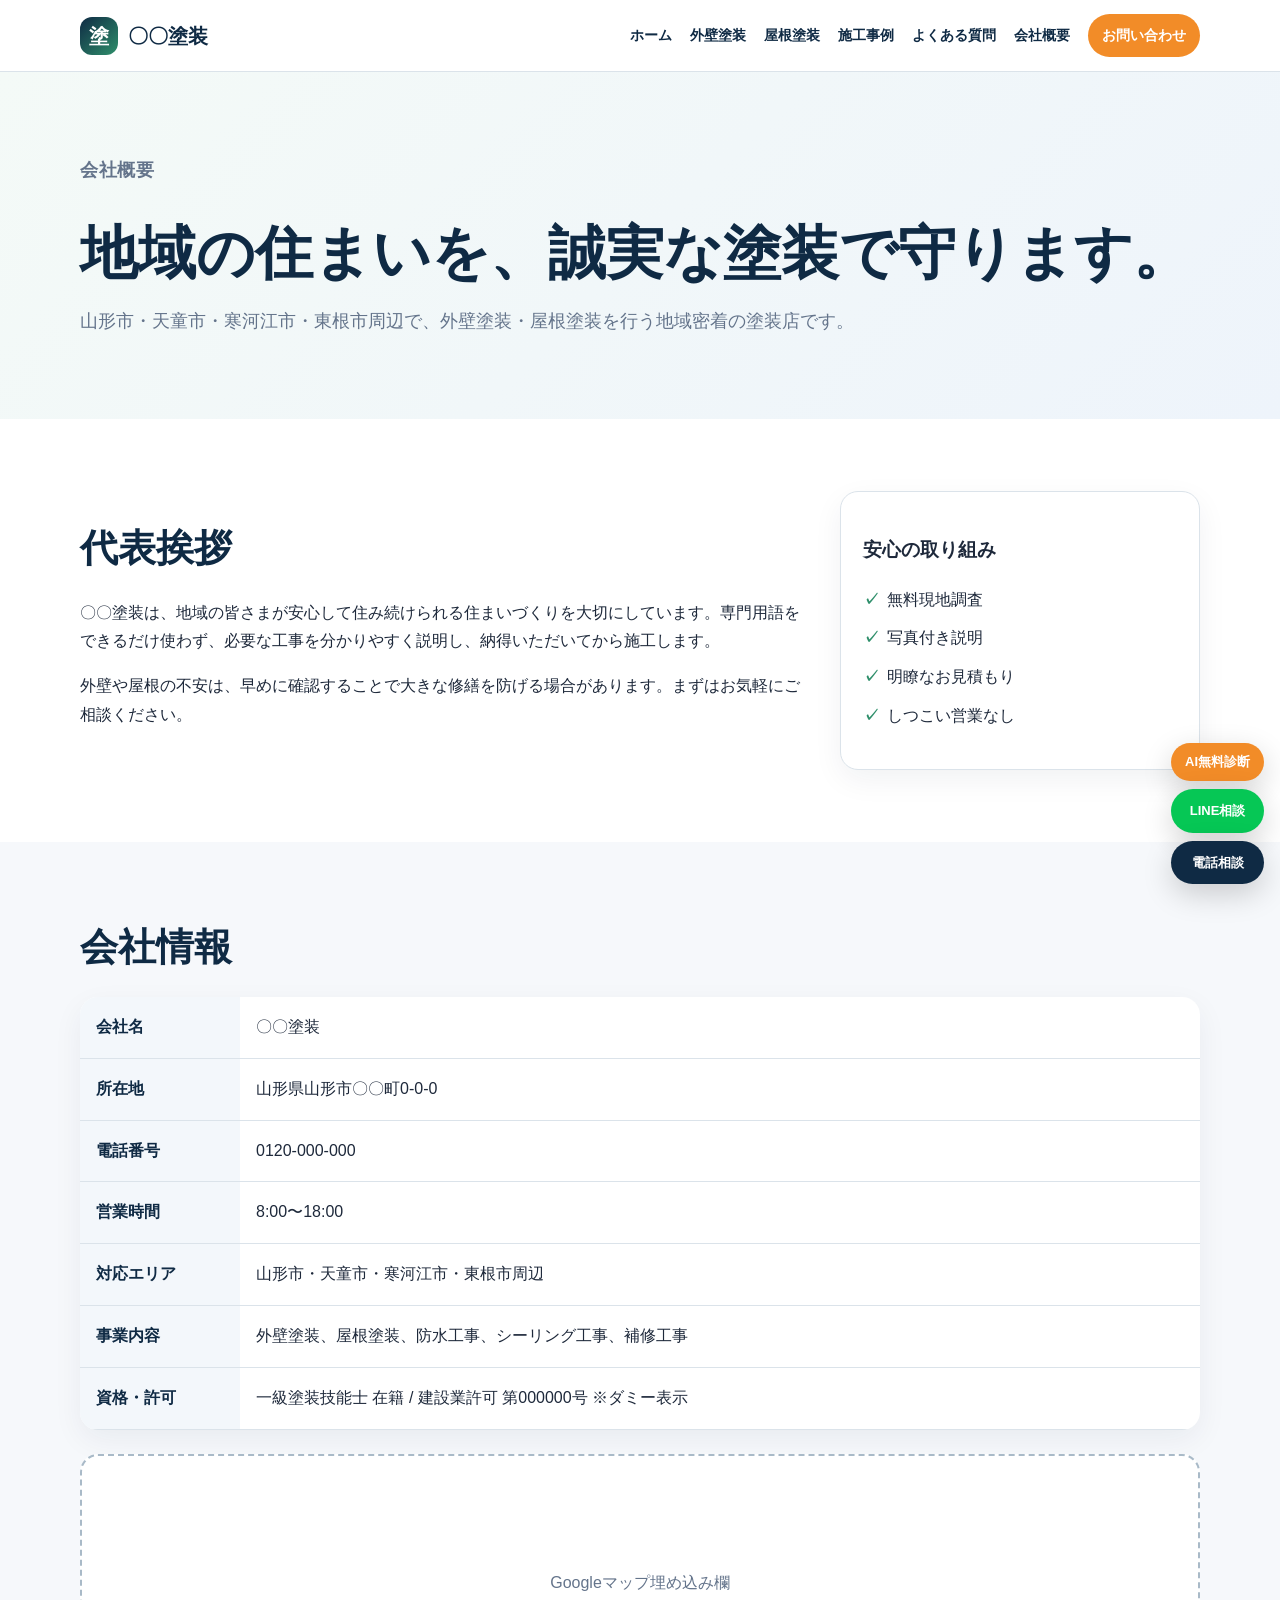
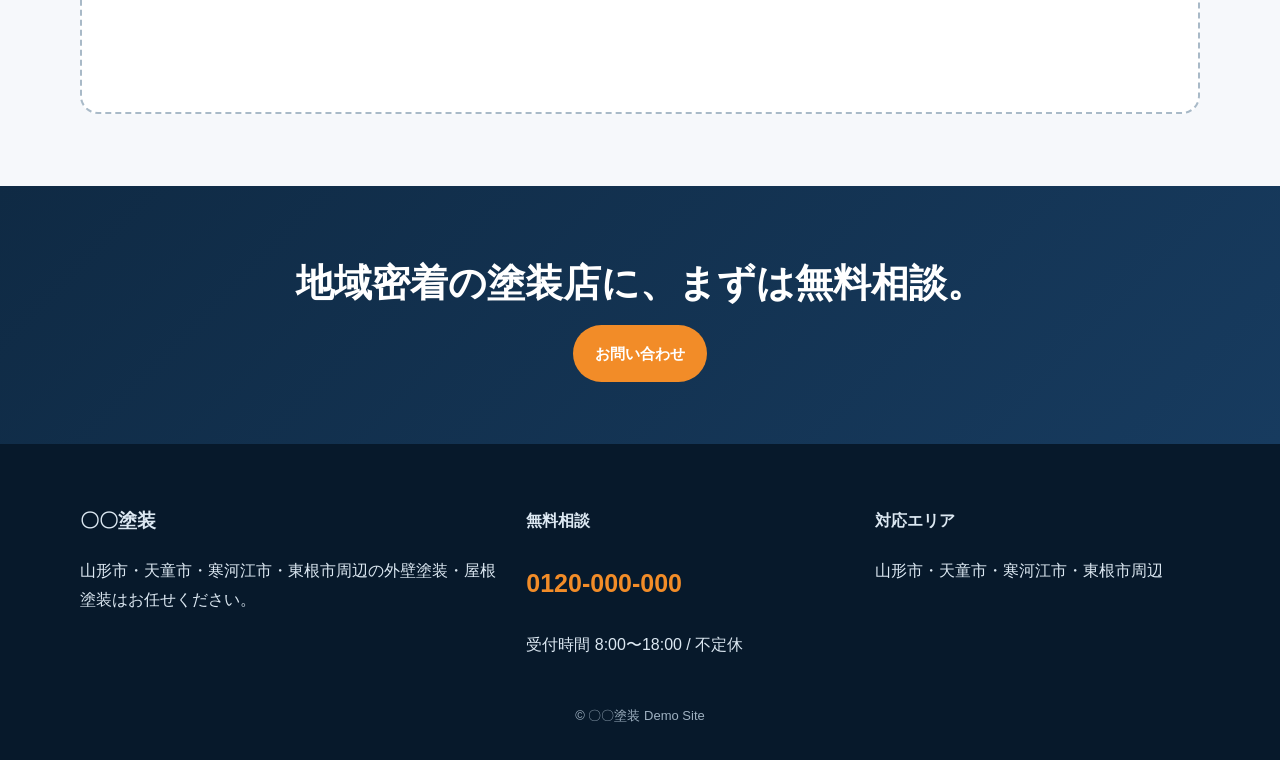
==== company.html @ 34ec3023 "Add files via upload" ====
<!DOCTYPE html>
<html lang="ja">
<head>
  <meta charset="UTF-8">
  <meta name="viewport" content="width=device-width, initial-scale=1.0">
  <title>会社概要｜〇〇塗装</title>
  <meta name="description" content="山形市・天童市・寒河江市・東根市周辺の外壁塗装・屋根塗装。AI無料診断・LINE相談・無料見積もり対応。">
  <link rel="stylesheet" href="style.css">
</head>
<body>

<header class="site-header">
  <div class="container header-inner">
    <a class="logo" href="index.html"><span class="logo-mark">塗</span><span>〇〇塗装</span></a>
    <button class="nav-toggle" aria-label="メニューを開く">☰</button>
    <nav class="global-nav">
      <a href="index.html">ホーム</a>
      <a href="gaiheki.html">外壁塗装</a>
      <a href="yane.html">屋根塗装</a>
      <a href="works.html">施工事例</a>
      <a href="faq.html">よくある質問</a>
      <a href="company.html">会社概要</a>
      <a class="nav-cta" href="contact.html">お問い合わせ</a>
    </nav>
  </div>
</header>

<main>

<section class="page-hero"><div class="container"><p class="eyebrow">会社概要</p><h1>地域の住まいを、誠実な塗装で守ります。</h1><p>山形市・天童市・寒河江市・東根市周辺で、外壁塗装・屋根塗装を行う地域密着の塗装店です。</p></div></section>
<section class="section">
  <div class="container split">
    <div>
      <h2>代表挨拶</h2>
      <p>〇〇塗装は、地域の皆さまが安心して住み続けられる住まいづくりを大切にしています。専門用語をできるだけ使わず、必要な工事を分かりやすく説明し、納得いただいてから施工します。</p>
      <p>外壁や屋根の不安は、早めに確認することで大きな修繕を防げる場合があります。まずはお気軽にご相談ください。</p>
    </div>
    <div class="trust-box">
      <h3>安心の取り組み</h3>
      <ul class="check-list"><li>無料現地調査</li><li>写真付き説明</li><li>明瞭なお見積もり</li><li>しつこい営業なし</li></ul>
    </div>
  </div>
</section>
<section class="section soft">
  <div class="container">
    <h2>会社情報</h2>
    <table class="company-table">
      <tr><th>会社名</th><td>〇〇塗装</td></tr>
      <tr><th>所在地</th><td>山形県山形市〇〇町0-0-0</td></tr>
      <tr><th>電話番号</th><td>0120-000-000</td></tr>
      <tr><th>営業時間</th><td>8:00〜18:00</td></tr>
      <tr><th>対応エリア</th><td>山形市・天童市・寒河江市・東根市周辺</td></tr>
      <tr><th>事業内容</th><td>外壁塗装、屋根塗装、防水工事、シーリング工事、補修工事</td></tr>
      <tr><th>資格・許可</th><td>一級塗装技能士 在籍 / 建設業許可 第000000号 ※ダミー表示</td></tr>
    </table>
    <div class="map-frame"><span>Googleマップ埋め込み欄</span></div>
  </div>
</section>
<section class="cta"><div class="container cta-inner"><h2>地域密着の塗装店に、まずは無料相談。</h2><a class="btn primary" href="contact.html">お問い合わせ</a></div></section>

</main>

<div class="floating-actions">
  <button class="float-btn ai open-ai" type="button">AI無料診断</button>
  <a class="float-btn line" href="#" aria-label="LINE相談">LINE相談</a>
  <a class="float-btn tel" href="tel:0120000000">電話相談</a>
</div>

<div class="ai-modal" id="aiModal" aria-hidden="true">
  <div class="ai-modal-bg close-ai"></div>
  <div class="ai-modal-panel" role="dialog" aria-modal="true" aria-labelledby="aiTitle">
    <button class="ai-close close-ai" type="button">×</button>
    <p class="eyebrow">無料・30秒</p>
    <h2 id="aiTitle">AIかんたん外壁・屋根診断</h2>
    <p class="muted">選択内容から、劣化レベル・料金目安・次の行動を表示します。実際の判断は現地確認が必要です。</p>
    <form id="aiForm" class="ai-form">
      <label>築年数
        <select name="age" required>
          <option value="">選択してください</option>
          <option>10年未満</option>
          <option>10〜15年</option>
          <option>15〜20年</option>
          <option>20年以上</option>
        </select>
      </label>
      <label>気になる症状
        <select name="symptom" required>
          <option value="">選択してください</option>
          <option>色あせ</option>
          <option>ひび割れ</option>
          <option>コケ・カビ</option>
          <option>チョーキング</option>
          <option>雨漏り</option>
          <option>よく分からない</option>
        </select>
      </label>
      <label>相談したい内容
        <select name="target" required>
          <option value="">選択してください</option>
          <option>外壁塗装</option>
          <option>屋根塗装</option>
          <option>外壁と屋根</option>
          <option>まず相談したい</option>
        </select>
      </label>
      <label>連絡方法
        <select name="contact" required>
          <option value="">選択してください</option>
          <option>電話</option>
          <option>メール</option>
          <option>LINE</option>
        </select>
      </label>
      <button class="btn primary full" type="submit">診断結果を見る</button>
    </form>
    <div id="aiResult" class="ai-result" hidden></div>
  </div>
</div>


<footer class="site-footer">
  <div class="container footer-grid">
    <div>
      <h3>〇〇塗装</h3>
      <p>山形市・天童市・寒河江市・東根市周辺の外壁塗装・屋根塗装はお任せください。</p>
    </div>
    <div>
      <h4>無料相談</h4>
      <p class="footer-tel">0120-000-000</p>
      <p>受付時間 8:00〜18:00 / 不定休</p>
    </div>
    <div>
      <h4>対応エリア</h4>
      <p>山形市・天童市・寒河江市・東根市周辺</p>
    </div>
  </div>
  <p class="copyright">© 〇〇塗装 Demo Site</p>
</footer>

<script src="script.js"></script>
</body>
</html>
---- style.css ----
:root{
  --navy:#0f2a44;--navy2:#173b5f;--green:#2f8f6b;--orange:#f28c28;--bg:#f6f8fb;--soft:#edf5f1;--text:#1e293b;--muted:#64748b;--white:#fff;--border:#dbe3ea;--shadow:0 18px 50px rgba(15,42,68,.12);--radius:18px;
}
*{box-sizing:border-box} body{margin:0;font-family:-apple-system,BlinkMacSystemFont,"Segoe UI","Noto Sans JP",sans-serif;color:var(--text);line-height:1.8;background:#fff} a{text-decoration:none;color:inherit} img{max-width:100%}.container{width:min(1120px,92%);margin:auto}.site-header{position:sticky;top:0;background:rgba(255,255,255,.94);backdrop-filter:blur(12px);z-index:50;border-bottom:1px solid var(--border)}.header-inner{display:flex;align-items:center;justify-content:space-between;padding:14px 0}.logo{display:flex;align-items:center;gap:10px;font-weight:800;color:var(--navy);font-size:20px}.logo-mark{display:grid;place-items:center;width:38px;height:38px;border-radius:12px;background:linear-gradient(135deg,var(--navy),var(--green));color:white}.global-nav{display:flex;align-items:center;gap:18px;font-size:14px;font-weight:700}.global-nav a{color:var(--navy)}.nav-cta{background:var(--orange);color:white!important;padding:9px 14px;border-radius:999px}.nav-toggle{display:none;border:0;background:var(--navy);color:white;border-radius:10px;padding:8px 12px;font-size:20px}.hero{background:radial-gradient(circle at 80% 20%,rgba(47,143,107,.22),transparent 30%),linear-gradient(135deg,#eef7f3,#fff 45%,#f8fbff);padding:78px 0}.hero-grid{display:grid;grid-template-columns:1.05fr .95fr;gap:48px;align-items:center}.badge,.eyebrow{display:inline-block;color:var(--green);font-weight:800;letter-spacing:.04em}.hero h1,.page-hero h1{font-size:clamp(34px,5vw,58px);line-height:1.18;margin:14px 0;color:var(--navy)}.lead,.page-hero p{font-size:18px;color:var(--muted)}.btn-row{display:flex;gap:12px;flex-wrap:wrap;margin-top:24px}.btn{display:inline-flex;align-items:center;justify-content:center;padding:13px 20px;border-radius:999px;font-weight:800;border:2px solid transparent;cursor:pointer;font-size:15px}.primary{background:var(--orange);color:white}.secondary{background:white;color:var(--navy);border-color:var(--border)}.line-btn{background:#06c755;color:white}.full{width:100%}.center{justify-content:center}.hero-card{background:white;border-radius:28px;padding:24px;box-shadow:var(--shadow)}.house-visual{height:300px;border-radius:22px;background:linear-gradient(160deg,#d9e7ef,#f4f7fb);position:relative;overflow:hidden}.roof{position:absolute;left:50px;right:50px;top:55px;height:70px;background:linear-gradient(135deg,var(--navy),#466b87);clip-path:polygon(50% 0,100% 100%,0 100%)}.wall{position:absolute;left:95px;right:95px;top:125px;height:125px;background:linear-gradient(135deg,#fff,#dfe8e9);border:5px solid #c5d4da}.window{position:absolute;left:130px;top:155px;width:42px;height:42px;background:#8ac2d6;border:5px solid white}.door{position:absolute;right:135px;top:170px;width:38px;height:80px;background:var(--green)}.mini-diagnosis{margin-top:18px;background:var(--soft);border-left:5px solid var(--green);padding:14px;border-radius:14px}.section{padding:72px 0}.soft{background:var(--bg)}.split{display:grid;grid-template-columns:1fr 360px;gap:34px;align-items:center}.section h2{font-size:clamp(26px,3vw,38px);line-height:1.35;color:var(--navy);margin:8px 0 24px}.card-grid{display:grid;gap:20px}.three{grid-template-columns:repeat(3,1fr)}.four{grid-template-columns:repeat(4,1fr)}.five{grid-template-columns:repeat(5,1fr)}.card,.service-card,.work-card,.price-card,.trust-box{background:white;border:1px solid var(--border);border-radius:var(--radius);padding:22px;box-shadow:0 10px 30px rgba(15,42,68,.06)}.card h3,.service-card h3,.work-card h3{color:var(--navy);margin:8px 0}.icon{font-size:28px}.dummy-img{height:150px;border-radius:16px;margin-bottom:14px}.dummy-img.green{background:linear-gradient(135deg,#d9f0e7,#2f8f6b)}.dummy-img.navy{background:linear-gradient(135deg,#dbe7f2,#0f2a44)}.dummy-img.orange{background:linear-gradient(135deg,#fff0db,#f28c28)}.price-grid{display:grid;grid-template-columns:repeat(3,1fr);gap:20px}.price{font-size:28px;font-weight:900;color:var(--orange);margin:8px 0}.highlight{border:2px solid var(--orange);background:#fff8ef}.note,.muted{color:var(--muted);font-size:14px}.section-head{display:flex;align-items:end;justify-content:space-between;gap:20px;margin-bottom:20px}.section-head a{color:var(--green);font-weight:800}.before-after{height:170px;border-radius:16px;display:grid;grid-template-columns:1fr 1fr;overflow:hidden;margin-bottom:16px;background:linear-gradient(90deg,#8b7b67 0 50%,#e8efe9 50%)}.before-after.blue{background:linear-gradient(90deg,#7b8794 0 50%,#cfe1f2 50%)}.before-after.beige{background:linear-gradient(90deg,#927e6d 0 50%,#f3e5d0 50%)}.before-after span{display:grid;place-items:center;color:white;font-weight:900;text-shadow:0 2px 8px rgba(0,0,0,.35)}.voice p{font-size:18px}.narrow{max-width:820px}.faq-list details, details{background:white;border:1px solid var(--border);border-radius:14px;padding:16px 20px;margin:12px 0}summary{font-weight:800;color:var(--navy);cursor:pointer}.cta{background:linear-gradient(135deg,var(--navy),var(--navy2));color:white;padding:62px 0}.cta-inner{text-align:center}.cta h2{font-size:clamp(26px,3vw,40px);margin:0 0 8px}.page-hero{padding:64px 0;background:linear-gradient(135deg,#f4faf7,#eef4fb)}.timeline{counter-reset:num;display:grid;grid-template-columns:repeat(3,1fr);gap:14px;padding:0;list-style:none}.timeline li{background:white;border:1px solid var(--border);border-radius:14px;padding:16px;font-weight:800}.timeline li:before{counter-increment:num;content:counter(num);display:inline-grid;place-items:center;width:28px;height:28px;background:var(--green);color:white;border-radius:50%;margin-right:8px}.check-list{padding-left:0;list-style:none}.check-list li{margin:10px 0}.check-list li:before{content:"✓";color:var(--green);font-weight:900;margin-right:8px}.accent{background:linear-gradient(135deg,#fff,#eff8f4);border-color:#bfe3d4}.works-grid{display:grid;grid-template-columns:repeat(2,1fr);gap:22px}.work-meta{display:grid;grid-template-columns:110px 1fr;gap:7px 14px;font-size:14px}.work-meta dt{font-weight:800;color:var(--navy)}.company-table{width:100%;border-collapse:collapse;background:white;border-radius:18px;overflow:hidden;box-shadow:0 10px 30px rgba(15,42,68,.06)}.company-table th,.company-table td{border-bottom:1px solid var(--border);padding:16px;text-align:left}.company-table th{width:160px;background:#f3f7fb;color:var(--navy)}.map-frame{height:260px;border:2px dashed #a9bac8;border-radius:18px;margin-top:24px;display:grid;place-items:center;color:var(--muted);background:white}.contact-grid{display:grid;grid-template-columns:1fr 360px;gap:28px;align-items:start}.contact-form{background:white;border:1px solid var(--border);border-radius:22px;padding:28px;box-shadow:var(--shadow)}label{display:block;font-weight:800;color:var(--navy);margin:14px 0}input,select,textarea{width:100%;padding:13px 14px;margin-top:6px;border:1px solid #cbd5e1;border-radius:12px;font:inherit;background:white}.privacy{font-size:13px;color:var(--muted)}.big-tel,.footer-tel{font-size:25px;font-weight:900;color:var(--orange)}.floating-actions{position:fixed;right:16px;bottom:16px;z-index:60;display:flex;flex-direction:column;gap:8px}.float-btn{box-shadow:0 10px 30px rgba(0,0,0,.18);border:0;border-radius:999px;padding:10px 14px;color:white;font-weight:900;font-size:13px;cursor:pointer;text-align:center}.float-btn.ai{background:var(--orange)}.float-btn.line{background:#06c755}.float-btn.tel{background:var(--navy)}.ai-modal{display:none;position:fixed;inset:0;z-index:100}.ai-modal.active{display:block}.ai-modal-bg{position:absolute;inset:0;background:rgba(15,42,68,.55)}.ai-modal-panel{position:relative;margin:5vh auto;background:white;width:min(620px,92%);max-height:90vh;overflow:auto;border-radius:24px;padding:28px;box-shadow:0 30px 80px rgba(0,0,0,.25)}.ai-close{position:absolute;right:18px;top:14px;border:0;background:#eef2f6;border-radius:50%;width:36px;height:36px;font-size:24px;cursor:pointer}.ai-result{margin-top:18px;border:2px solid var(--green);border-radius:18px;padding:18px;background:#f3fbf7}.result-level{font-size:22px;font-weight:900;color:var(--orange)}.site-footer{background:#07192b;color:#dce8f2;padding:42px 0 20px}.footer-grid{display:grid;grid-template-columns:1.3fr 1fr 1fr;gap:24px}.copyright{text-align:center;color:#9fb1c1;font-size:13px;margin-top:28px}
@media (max-width:900px){.nav-toggle{display:block}.global-nav{display:none;position:absolute;left:4%;right:4%;top:68px;background:white;border:1px solid var(--border);border-radius:18px;padding:14px;box-shadow:var(--shadow);flex-direction:column;align-items:stretch}.global-nav.active{display:flex}.hero-grid,.split,.contact-grid{grid-template-columns:1fr}.three,.four,.five,.price-grid,.works-grid,.timeline,.footer-grid{grid-template-columns:1fr}.hero{padding:48px 0}.section{padding:50px 0}.btn-row{flex-direction:column}.btn{width:100%}.floating-actions{left:10px;right:10px;bottom:10px;flex-direction:row}.float-btn{flex:1;padding:9px 6px;font-size:12px}.ai-modal-panel{margin:3vh auto;padding:22px}.section-head{display:block}.company-table th,.company-table td{display:block;width:100%}.company-table th{border-bottom:0}.work-meta{grid-template-columns:1fr}.hero-card{padding:16px}.house-visual{height:230px}}
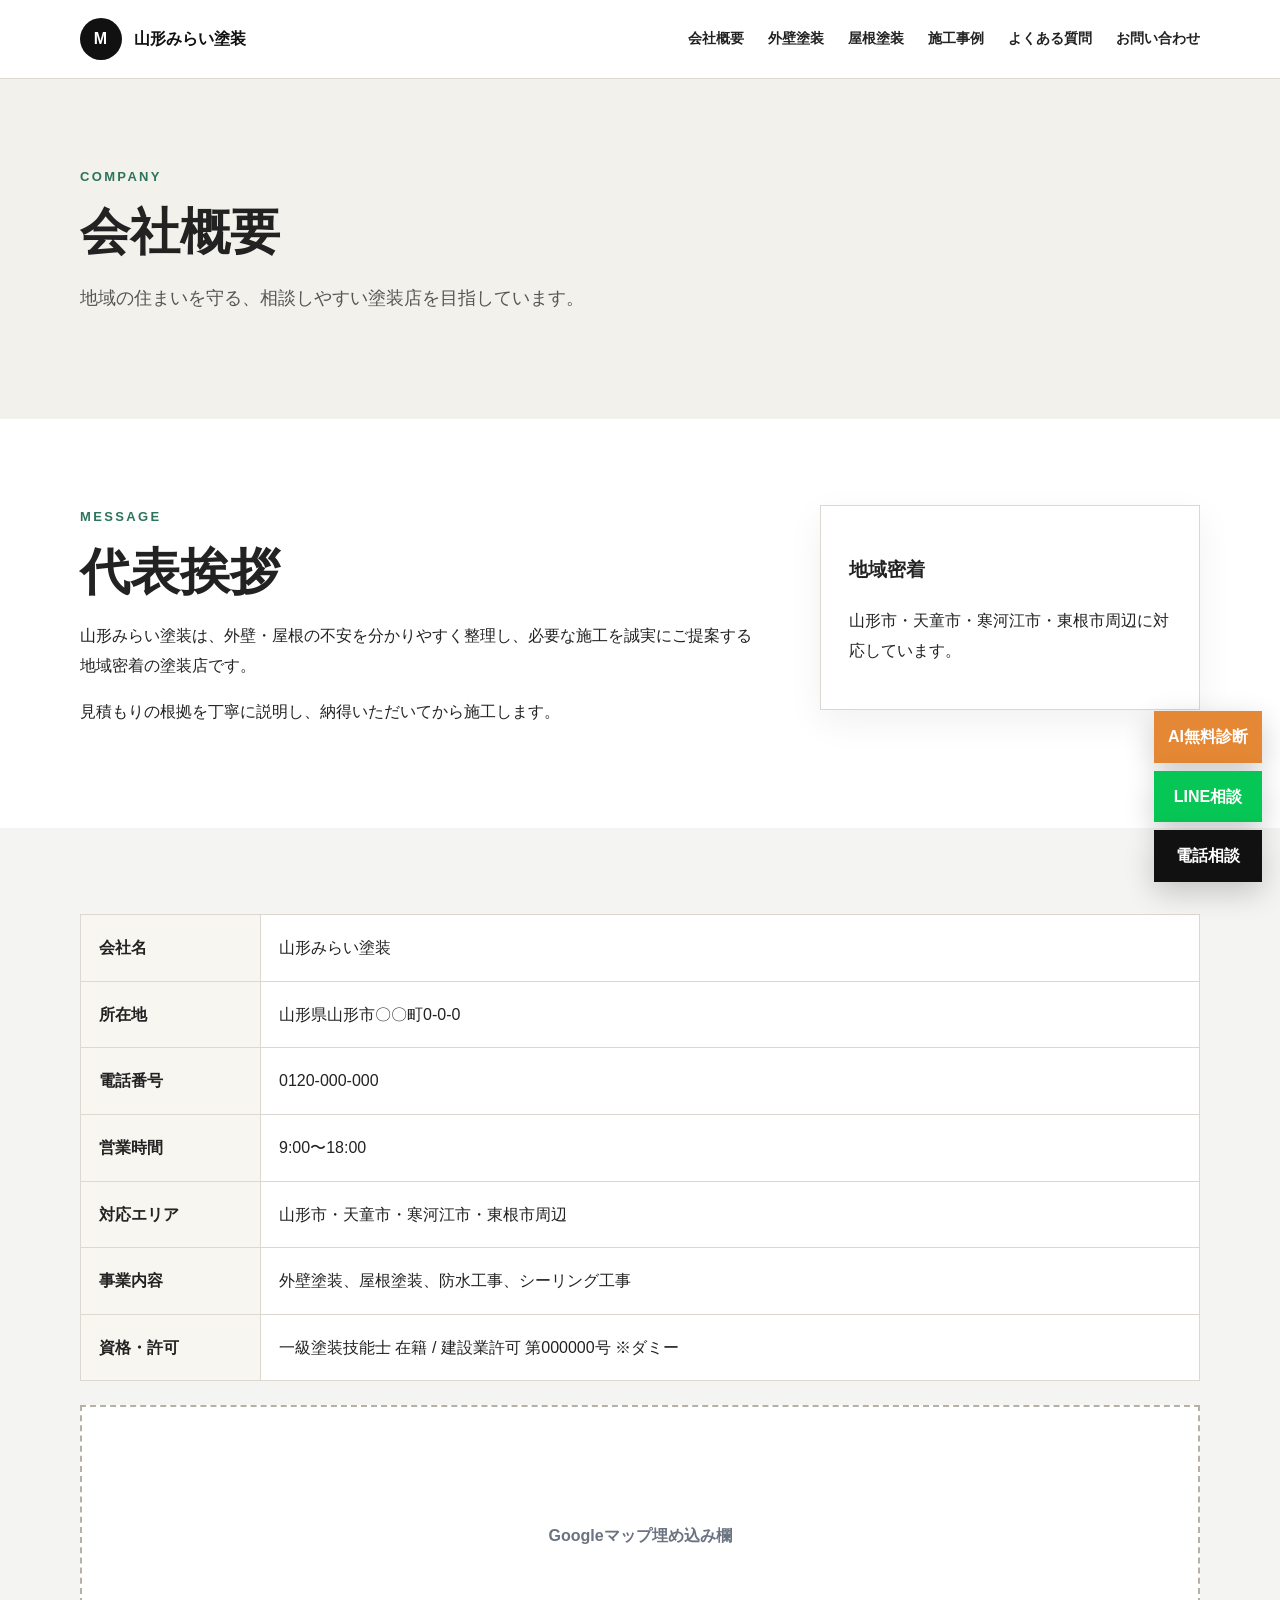
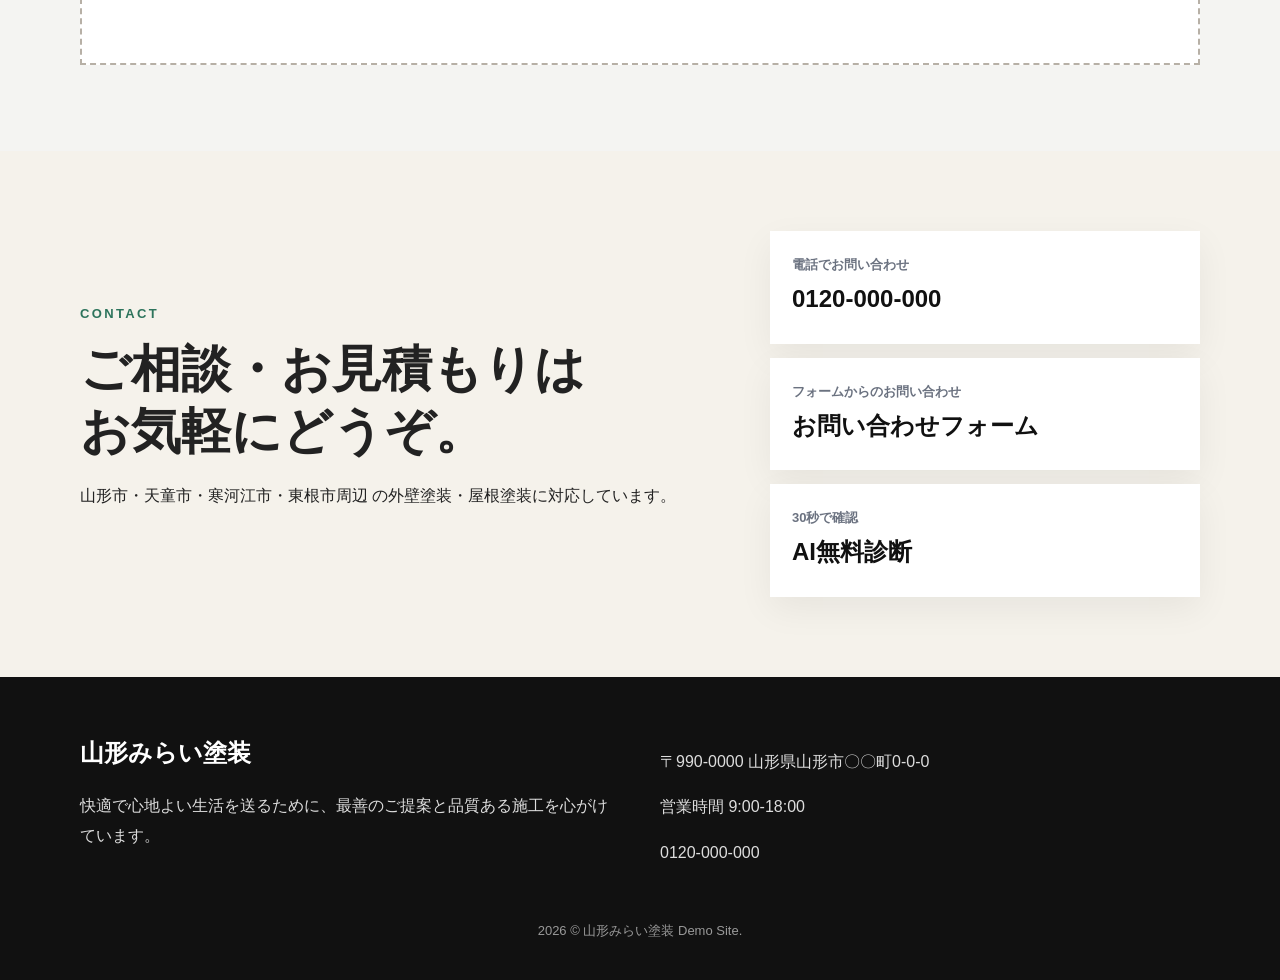
==== commit 25315498: "Add files via upload" ====
--- a/company.html
+++ b/company.html
@@ -3,76 +3,85 @@
 <head>
   <meta charset="UTF-8">
   <meta name="viewport" content="width=device-width, initial-scale=1.0">
-  <title>会社概要｜〇〇塗装</title>
-  <meta name="description" content="山形市・天童市・寒河江市・東根市周辺の外壁塗装・屋根塗装。AI無料診断・LINE相談・無料見積もり対応。">
+  <title>会社概要｜山形みらい塗装</title>
+  <meta name="description" content="山形みらい塗装のデモサイト。AI無料診断つき外壁塗装・屋根塗装ホームページ。">
   <link rel="stylesheet" href="style.css">
 </head>
 <body>
 
 <header class="site-header">
   <div class="container header-inner">
-    <a class="logo" href="index.html"><span class="logo-mark">塗</span><span>〇〇塗装</span></a>
-    <button class="nav-toggle" aria-label="メニューを開く">☰</button>
+    <a href="index.html" class="logo">
+      <span class="logo-symbol">M</span>
+      <span>山形みらい塗装</span>
+    </a>
+    <button class="menu-toggle" type="button" aria-label="メニュー">☰</button>
     <nav class="global-nav">
-      <a href="index.html">ホーム</a>
+      <a href="company.html">会社概要</a>
       <a href="gaiheki.html">外壁塗装</a>
       <a href="yane.html">屋根塗装</a>
       <a href="works.html">施工事例</a>
       <a href="faq.html">よくある質問</a>
-      <a href="company.html">会社概要</a>
-      <a class="nav-cta" href="contact.html">お問い合わせ</a>
+      <a href="contact.html">お問い合わせ</a>
     </nav>
   </div>
 </header>
 
 <main>
 
-<section class="page-hero"><div class="container"><p class="eyebrow">会社概要</p><h1>地域の住まいを、誠実な塗装で守ります。</h1><p>山形市・天童市・寒河江市・東根市周辺で、外壁塗装・屋根塗装を行う地域密着の塗装店です。</p></div></section>
-<section class="section">
-  <div class="container split">
+<section class="sub-hero">
+  <div class="container">
+    <p class="en-title">COMPANY</p>
+    <h1>会社概要</h1>
+    <p>地域の住まいを守る、相談しやすい塗装店を目指しています。</p>
+  </div>
+</section>
+
+<section class="content-section">
+  <div class="container two-column">
     <div>
+      <p class="en-title">MESSAGE</p>
       <h2>代表挨拶</h2>
-      <p>〇〇塗装は、地域の皆さまが安心して住み続けられる住まいづくりを大切にしています。専門用語をできるだけ使わず、必要な工事を分かりやすく説明し、納得いただいてから施工します。</p>
-      <p>外壁や屋根の不安は、早めに確認することで大きな修繕を防げる場合があります。まずはお気軽にご相談ください。</p>
+      <p>山形みらい塗装は、外壁・屋根の不安を分かりやすく整理し、必要な施工を誠実にご提案する地域密着の塗装店です。</p>
+      <p>見積もりの根拠を丁寧に説明し、納得いただいてから施工します。</p>
     </div>
-    <div class="trust-box">
-      <h3>安心の取り組み</h3>
-      <ul class="check-list"><li>無料現地調査</li><li>写真付き説明</li><li>明瞭なお見積もり</li><li>しつこい営業なし</li></ul>
+    <div class="info-box">
+      <h3>地域密着</h3>
+      <p>山形市・天童市・寒河江市・東根市周辺に対応しています。</p>
     </div>
   </div>
 </section>
-<section class="section soft">
+
+<section class="content-section gray">
   <div class="container">
-    <h2>会社情報</h2>
     <table class="company-table">
-      <tr><th>会社名</th><td>〇〇塗装</td></tr>
+      <tr><th>会社名</th><td>山形みらい塗装</td></tr>
       <tr><th>所在地</th><td>山形県山形市〇〇町0-0-0</td></tr>
       <tr><th>電話番号</th><td>0120-000-000</td></tr>
-      <tr><th>営業時間</th><td>8:00〜18:00</td></tr>
+      <tr><th>営業時間</th><td>9:00〜18:00</td></tr>
       <tr><th>対応エリア</th><td>山形市・天童市・寒河江市・東根市周辺</td></tr>
-      <tr><th>事業内容</th><td>外壁塗装、屋根塗装、防水工事、シーリング工事、補修工事</td></tr>
-      <tr><th>資格・許可</th><td>一級塗装技能士 在籍 / 建設業許可 第000000号 ※ダミー表示</td></tr>
+      <tr><th>事業内容</th><td>外壁塗装、屋根塗装、防水工事、シーリング工事</td></tr>
+      <tr><th>資格・許可</th><td>一級塗装技能士 在籍 / 建設業許可 第000000号 ※ダミー</td></tr>
     </table>
-    <div class="map-frame"><span>Googleマップ埋め込み欄</span></div>
+    <div class="map-box">Googleマップ埋め込み欄</div>
   </div>
 </section>
-<section class="cta"><div class="container cta-inner"><h2>地域密着の塗装店に、まずは無料相談。</h2><a class="btn primary" href="contact.html">お問い合わせ</a></div></section>
 
 </main>
 
-<div class="floating-actions">
-  <button class="float-btn ai open-ai" type="button">AI無料診断</button>
-  <a class="float-btn line" href="#" aria-label="LINE相談">LINE相談</a>
-  <a class="float-btn tel" href="tel:0120000000">電話相談</a>
+<div class="fixed-actions">
+  <button class="fixed-action ai js-open-ai" type="button">AI無料診断</button>
+  <a class="fixed-action line" href="#">LINE相談</a>
+  <a class="fixed-action tel" href="tel:0120000000">電話相談</a>
 </div>
 
 <div class="ai-modal" id="aiModal" aria-hidden="true">
-  <div class="ai-modal-bg close-ai"></div>
-  <div class="ai-modal-panel" role="dialog" aria-modal="true" aria-labelledby="aiTitle">
-    <button class="ai-close close-ai" type="button">×</button>
-    <p class="eyebrow">無料・30秒</p>
-    <h2 id="aiTitle">AIかんたん外壁・屋根診断</h2>
-    <p class="muted">選択内容から、劣化レベル・料金目安・次の行動を表示します。実際の判断は現地確認が必要です。</p>
+  <div class="ai-bg js-close-ai"></div>
+  <div class="ai-box" role="dialog" aria-modal="true">
+    <button class="ai-close js-close-ai" type="button">×</button>
+    <p class="en-title">AI DIAGNOSIS</p>
+    <h2>外壁・屋根のかんたん診断</h2>
+    <p class="muted">築年数と症状を選ぶだけで、劣化目安・料金目安・次の行動を表示します。</p>
     <form id="aiForm" class="ai-form">
       <label>築年数
         <select name="age" required>
@@ -94,7 +103,7 @@
           <option>よく分からない</option>
         </select>
       </label>
-      <label>相談したい内容
+      <label>相談内容
         <select name="target" required>
           <option value="">選択してください</option>
           <option>外壁塗装</option>
@@ -103,7 +112,7 @@
           <option>まず相談したい</option>
         </select>
       </label>
-      <label>連絡方法
+      <label>希望連絡方法
         <select name="contact" required>
           <option value="">選択してください</option>
           <option>電話</option>
@@ -111,30 +120,50 @@
           <option>LINE</option>
         </select>
       </label>
-      <button class="btn primary full" type="submit">診断結果を見る</button>
+      <button class="btn primary wide" type="submit">診断結果を見る</button>
     </form>
     <div id="aiResult" class="ai-result" hidden></div>
   </div>
 </div>
 
 
+<section class="bottom-contact">
+  <div class="container bottom-contact-grid">
+    <div>
+      <p class="en-title">CONTACT</p>
+      <h2>ご相談・お見積もりは<br>お気軽にどうぞ。</h2>
+      <p>山形市・天童市・寒河江市・東根市周辺 の外壁塗装・屋根塗装に対応しています。</p>
+    </div>
+    <div class="contact-buttons">
+      <a class="tel-card" href="tel:0120000000">
+        <span>電話でお問い合わせ</span>
+        <strong>0120-000-000</strong>
+      </a>
+      <a class="form-card" href="contact.html">
+        <span>フォームからのお問い合わせ</span>
+        <strong>お問い合わせフォーム</strong>
+      </a>
+      <button class="form-card js-open-ai" type="button">
+        <span>30秒で確認</span>
+        <strong>AI無料診断</strong>
+      </button>
+    </div>
+  </div>
+</section>
+
 <footer class="site-footer">
-  <div class="container footer-grid">
+  <div class="container footer-inner">
     <div>
-      <h3>〇〇塗装</h3>
-      <p>山形市・天童市・寒河江市・東根市周辺の外壁塗装・屋根塗装はお任せください。</p>
+      <a href="index.html" class="footer-logo">山形みらい塗装</a>
+      <p>快適で心地よい生活を送るために、最善のご提案と品質ある施工を心がけています。</p>
     </div>
     <div>
-      <h4>無料相談</h4>
-      <p class="footer-tel">0120-000-000</p>
-      <p>受付時間 8:00〜18:00 / 不定休</p>
-    </div>
-    <div>
-      <h4>対応エリア</h4>
-      <p>山形市・天童市・寒河江市・東根市周辺</p>
+      <p>〒990-0000 山形県山形市〇〇町0-0-0</p>
+      <p>営業時間 9:00-18:00</p>
+      <p>0120-000-000</p>
     </div>
   </div>
-  <p class="copyright">© 〇〇塗装 Demo Site</p>
+  <p class="copyright">2026 © 山形みらい塗装 Demo Site.</p>
 </footer>
 
 <script src="script.js"></script>
--- a/style.css
+++ b/style.css
@@ -1,6 +1,130 @@
-
 :root{
-  --navy:#0f2a44;--navy2:#173b5f;--green:#2f8f6b;--orange:#f28c28;--bg:#f6f8fb;--soft:#edf5f1;--text:#1e293b;--muted:#64748b;--white:#fff;--border:#dbe3ea;--shadow:0 18px 50px rgba(15,42,68,.12);--radius:18px;
+  --black:#1d1d1d;
+  --gray:#f4f4f2;
+  --gray2:#e7e4de;
+  --navy:#12314a;
+  --green:#2d745c;
+  --orange:#e48835;
+  --text:#222;
+  --muted:#6b7280;
+  --line:#ddd8cf;
+  --white:#fff;
+  --shadow:0 18px 50px rgba(0,0,0,.10);
 }
-*{box-sizing:border-box} body{margin:0;font-family:-apple-system,BlinkMacSystemFont,"Segoe UI","Noto Sans JP",sans-serif;color:var(--text);line-height:1.8;background:#fff} a{text-decoration:none;color:inherit} img{max-width:100%}.container{width:min(1120px,92%);margin:auto}.site-header{position:sticky;top:0;background:rgba(255,255,255,.94);backdrop-filter:blur(12px);z-index:50;border-bottom:1px solid var(--border)}.header-inner{display:flex;align-items:center;justify-content:space-between;padding:14px 0}.logo{display:flex;align-items:center;gap:10px;font-weight:800;color:var(--navy);font-size:20px}.logo-mark{display:grid;place-items:center;width:38px;height:38px;border-radius:12px;background:linear-gradient(135deg,var(--navy),var(--green));color:white}.global-nav{display:flex;align-items:center;gap:18px;font-size:14px;font-weight:700}.global-nav a{color:var(--navy)}.nav-cta{background:var(--orange);color:white!important;padding:9px 14px;border-radius:999px}.nav-toggle{display:none;border:0;background:var(--navy);color:white;border-radius:10px;padding:8px 12px;font-size:20px}.hero{background:radial-gradient(circle at 80% 20%,rgba(47,143,107,.22),transparent 30%),linear-gradient(135deg,#eef7f3,#fff 45%,#f8fbff);padding:78px 0}.hero-grid{display:grid;grid-template-columns:1.05fr .95fr;gap:48px;align-items:center}.badge,.eyebrow{display:inline-block;color:var(--green);font-weight:800;letter-spacing:.04em}.hero h1,.page-hero h1{font-size:clamp(34px,5vw,58px);line-height:1.18;margin:14px 0;color:var(--navy)}.lead,.page-hero p{font-size:18px;color:var(--muted)}.btn-row{display:flex;gap:12px;flex-wrap:wrap;margin-top:24px}.btn{display:inline-flex;align-items:center;justify-content:center;padding:13px 20px;border-radius:999px;font-weight:800;border:2px solid transparent;cursor:pointer;font-size:15px}.primary{background:var(--orange);color:white}.secondary{background:white;color:var(--navy);border-color:var(--border)}.line-btn{background:#06c755;color:white}.full{width:100%}.center{justify-content:center}.hero-card{background:white;border-radius:28px;padding:24px;box-shadow:var(--shadow)}.house-visual{height:300px;border-radius:22px;background:linear-gradient(160deg,#d9e7ef,#f4f7fb);position:relative;overflow:hidden}.roof{position:absolute;left:50px;right:50px;top:55px;height:70px;background:linear-gradient(135deg,var(--navy),#466b87);clip-path:polygon(50% 0,100% 100%,0 100%)}.wall{position:absolute;left:95px;right:95px;top:125px;height:125px;background:linear-gradient(135deg,#fff,#dfe8e9);border:5px solid #c5d4da}.window{position:absolute;left:130px;top:155px;width:42px;height:42px;background:#8ac2d6;border:5px solid white}.door{position:absolute;right:135px;top:170px;width:38px;height:80px;background:var(--green)}.mini-diagnosis{margin-top:18px;background:var(--soft);border-left:5px solid var(--green);padding:14px;border-radius:14px}.section{padding:72px 0}.soft{background:var(--bg)}.split{display:grid;grid-template-columns:1fr 360px;gap:34px;align-items:center}.section h2{font-size:clamp(26px,3vw,38px);line-height:1.35;color:var(--navy);margin:8px 0 24px}.card-grid{display:grid;gap:20px}.three{grid-template-columns:repeat(3,1fr)}.four{grid-template-columns:repeat(4,1fr)}.five{grid-template-columns:repeat(5,1fr)}.card,.service-card,.work-card,.price-card,.trust-box{background:white;border:1px solid var(--border);border-radius:var(--radius);padding:22px;box-shadow:0 10px 30px rgba(15,42,68,.06)}.card h3,.service-card h3,.work-card h3{color:var(--navy);margin:8px 0}.icon{font-size:28px}.dummy-img{height:150px;border-radius:16px;margin-bottom:14px}.dummy-img.green{background:linear-gradient(135deg,#d9f0e7,#2f8f6b)}.dummy-img.navy{background:linear-gradient(135deg,#dbe7f2,#0f2a44)}.dummy-img.orange{background:linear-gradient(135deg,#fff0db,#f28c28)}.price-grid{display:grid;grid-template-columns:repeat(3,1fr);gap:20px}.price{font-size:28px;font-weight:900;color:var(--orange);margin:8px 0}.highlight{border:2px solid var(--orange);background:#fff8ef}.note,.muted{color:var(--muted);font-size:14px}.section-head{display:flex;align-items:end;justify-content:space-between;gap:20px;margin-bottom:20px}.section-head a{color:var(--green);font-weight:800}.before-after{height:170px;border-radius:16px;display:grid;grid-template-columns:1fr 1fr;overflow:hidden;margin-bottom:16px;background:linear-gradient(90deg,#8b7b67 0 50%,#e8efe9 50%)}.before-after.blue{background:linear-gradient(90deg,#7b8794 0 50%,#cfe1f2 50%)}.before-after.beige{background:linear-gradient(90deg,#927e6d 0 50%,#f3e5d0 50%)}.before-after span{display:grid;place-items:center;color:white;font-weight:900;text-shadow:0 2px 8px rgba(0,0,0,.35)}.voice p{font-size:18px}.narrow{max-width:820px}.faq-list details, details{background:white;border:1px solid var(--border);border-radius:14px;padding:16px 20px;margin:12px 0}summary{font-weight:800;color:var(--navy);cursor:pointer}.cta{background:linear-gradient(135deg,var(--navy),var(--navy2));color:white;padding:62px 0}.cta-inner{text-align:center}.cta h2{font-size:clamp(26px,3vw,40px);margin:0 0 8px}.page-hero{padding:64px 0;background:linear-gradient(135deg,#f4faf7,#eef4fb)}.timeline{counter-reset:num;display:grid;grid-template-columns:repeat(3,1fr);gap:14px;padding:0;list-style:none}.timeline li{background:white;border:1px solid var(--border);border-radius:14px;padding:16px;font-weight:800}.timeline li:before{counter-increment:num;content:counter(num);display:inline-grid;place-items:center;width:28px;height:28px;background:var(--green);color:white;border-radius:50%;margin-right:8px}.check-list{padding-left:0;list-style:none}.check-list li{margin:10px 0}.check-list li:before{content:"✓";color:var(--green);font-weight:900;margin-right:8px}.accent{background:linear-gradient(135deg,#fff,#eff8f4);border-color:#bfe3d4}.works-grid{display:grid;grid-template-columns:repeat(2,1fr);gap:22px}.work-meta{display:grid;grid-template-columns:110px 1fr;gap:7px 14px;font-size:14px}.work-meta dt{font-weight:800;color:var(--navy)}.company-table{width:100%;border-collapse:collapse;background:white;border-radius:18px;overflow:hidden;box-shadow:0 10px 30px rgba(15,42,68,.06)}.company-table th,.company-table td{border-bottom:1px solid var(--border);padding:16px;text-align:left}.company-table th{width:160px;background:#f3f7fb;color:var(--navy)}.map-frame{height:260px;border:2px dashed #a9bac8;border-radius:18px;margin-top:24px;display:grid;place-items:center;color:var(--muted);background:white}.contact-grid{display:grid;grid-template-columns:1fr 360px;gap:28px;align-items:start}.contact-form{background:white;border:1px solid var(--border);border-radius:22px;padding:28px;box-shadow:var(--shadow)}label{display:block;font-weight:800;color:var(--navy);margin:14px 0}input,select,textarea{width:100%;padding:13px 14px;margin-top:6px;border:1px solid #cbd5e1;border-radius:12px;font:inherit;background:white}.privacy{font-size:13px;color:var(--muted)}.big-tel,.footer-tel{font-size:25px;font-weight:900;color:var(--orange)}.floating-actions{position:fixed;right:16px;bottom:16px;z-index:60;display:flex;flex-direction:column;gap:8px}.float-btn{box-shadow:0 10px 30px rgba(0,0,0,.18);border:0;border-radius:999px;padding:10px 14px;color:white;font-weight:900;font-size:13px;cursor:pointer;text-align:center}.float-btn.ai{background:var(--orange)}.float-btn.line{background:#06c755}.float-btn.tel{background:var(--navy)}.ai-modal{display:none;position:fixed;inset:0;z-index:100}.ai-modal.active{display:block}.ai-modal-bg{position:absolute;inset:0;background:rgba(15,42,68,.55)}.ai-modal-panel{position:relative;margin:5vh auto;background:white;width:min(620px,92%);max-height:90vh;overflow:auto;border-radius:24px;padding:28px;box-shadow:0 30px 80px rgba(0,0,0,.25)}.ai-close{position:absolute;right:18px;top:14px;border:0;background:#eef2f6;border-radius:50%;width:36px;height:36px;font-size:24px;cursor:pointer}.ai-result{margin-top:18px;border:2px solid var(--green);border-radius:18px;padding:18px;background:#f3fbf7}.result-level{font-size:22px;font-weight:900;color:var(--orange)}.site-footer{background:#07192b;color:#dce8f2;padding:42px 0 20px}.footer-grid{display:grid;grid-template-columns:1.3fr 1fr 1fr;gap:24px}.copyright{text-align:center;color:#9fb1c1;font-size:13px;margin-top:28px}
-@media (max-width:900px){.nav-toggle{display:block}.global-nav{display:none;position:absolute;left:4%;right:4%;top:68px;background:white;border:1px solid var(--border);border-radius:18px;padding:14px;box-shadow:var(--shadow);flex-direction:column;align-items:stretch}.global-nav.active{display:flex}.hero-grid,.split,.contact-grid{grid-template-columns:1fr}.three,.four,.five,.price-grid,.works-grid,.timeline,.footer-grid{grid-template-columns:1fr}.hero{padding:48px 0}.section{padding:50px 0}.btn-row{flex-direction:column}.btn{width:100%}.floating-actions{left:10px;right:10px;bottom:10px;flex-direction:row}.float-btn{flex:1;padding:9px 6px;font-size:12px}.ai-modal-panel{margin:3vh auto;padding:22px}.section-head{display:block}.company-table th,.company-table td{display:block;width:100%}.company-table th{border-bottom:0}.work-meta{grid-template-columns:1fr}.hero-card{padding:16px}.house-visual{height:230px}}
+*{box-sizing:border-box}
+body{margin:0;font-family:-apple-system,BlinkMacSystemFont,"Segoe UI","Noto Sans JP",sans-serif;color:var(--text);background:#fff;line-height:1.85}
+a{text-decoration:none;color:inherit}
+button,input,select,textarea{font:inherit}
+.container{width:min(1120px,92%);margin:auto}
+.site-header{position:sticky;top:0;z-index:50;background:rgba(255,255,255,.95);backdrop-filter:blur(10px);border-bottom:1px solid var(--line)}
+.header-inner{display:flex;align-items:center;justify-content:space-between;padding:18px 0}
+.logo{display:flex;align-items:center;gap:12px;font-weight:800;color:#111}
+.logo-symbol{width:42px;height:42px;display:grid;place-items:center;background:#111;color:#fff;border-radius:50%;letter-spacing:.08em}
+.global-nav{display:flex;gap:24px;font-size:14px;font-weight:700}
+.menu-toggle{display:none;background:#111;color:#fff;border:0;border-radius:8px;padding:8px 12px;font-size:20px}
+.hero{min-height:680px;background:linear-gradient(90deg,#fff 0 48%,#f0ede7 48% 100%);display:flex;align-items:center}
+.hero-inner{display:grid;grid-template-columns:1fr 1fr;gap:70px;align-items:center}
+.hero-en,.en-title{font-size:13px;font-weight:800;letter-spacing:.18em;color:var(--green);text-transform:uppercase;margin:0 0 12px}
+.hero h1{font-size:clamp(46px,6vw,82px);line-height:1.08;margin:0 0 24px;letter-spacing:-.04em;font-weight:800}
+.hero h1 span{position:relative}
+.hero h1 span:after{content:"";position:absolute;left:0;right:0;bottom:8px;height:13px;background:rgba(228,136,53,.35);z-index:-1}
+.hero-copy{font-size:18px;color:#555;max-width:600px}
+.hero-links{display:flex;flex-wrap:wrap;gap:14px;margin-top:32px}
+.hero-links a,.text-btn{border:0;border-bottom:1px solid #111;background:transparent;padding:6px 0;font-weight:800;cursor:pointer;color:#111}
+.visual-frame{height:430px;background:linear-gradient(135deg,#d2d7d6,#fff);box-shadow:var(--shadow);position:relative;overflow:hidden}
+.visual-roof{position:absolute;left:9%;right:9%;top:70px;height:90px;background:#3b332c;clip-path:polygon(50% 0,100% 100%,0 100%)}
+.visual-wall{position:absolute;left:18%;right:18%;top:160px;height:205px;background:linear-gradient(135deg,#fff,#dfe9e3);border:8px solid rgba(255,255,255,.8)}
+.visual-window{position:absolute;left:34%;top:210px;width:85px;height:75px;background:#96b4c2;border:8px solid #fff}
+.service-section,.content-section,.portfolio-section,.news-section{padding:86px 0}
+.section-lead{max-width:760px;margin-bottom:48px}
+.section-lead h2,.wide-cta h2,.portfolio-section h2,.news-section h2,.sub-hero h1,.content-section h2,.bottom-contact h2{font-size:clamp(30px,4vw,50px);line-height:1.25;margin:0 0 18px;font-weight:800}
+.service-list{display:grid;gap:34px}
+.service-item{display:grid;grid-template-columns:44% 1fr;gap:44px;align-items:center;border-top:1px solid var(--line);padding-top:34px}
+.service-item.reverse{grid-template-columns:1fr 44%}
+.service-item.reverse .service-image{order:2}
+.service-image{height:290px;background:#eee}
+.service-image.paint{background:linear-gradient(135deg,#ded8ce,#fff)}
+.service-image.roof{background:linear-gradient(135deg,#243746,#cbd8df)}
+.service-image.ai{background:linear-gradient(135deg,#e9f3ee,#fff2e5)}
+.service-en{color:var(--muted);font-weight:800;letter-spacing:.08em}
+.service-content h3{font-size:32px;margin:0 0 12px}
+.wide-cta{background:#111;color:#fff;padding:74px 0}
+.wide-cta-inner{display:flex;align-items:center;justify-content:space-between;gap:40px}
+.btn{display:inline-flex;align-items:center;justify-content:center;border-radius:0;padding:14px 22px;border:1px solid transparent;font-weight:800;cursor:pointer}
+.primary{background:var(--orange);color:#fff}
+.wide{width:100%}
+.portfolio-section{background:var(--gray)}
+.section-title-row{display:flex;align-items:end;justify-content:space-between;margin-bottom:32px}
+.portfolio-grid,.works-grid,.three-cards{display:grid;grid-template-columns:repeat(3,1fr);gap:24px}
+.portfolio-card,.work-card,.three-cards div,.info-box,details,.contact-form,.tel-card,.form-card{background:#fff;border:1px solid var(--line);box-shadow:0 12px 34px rgba(0,0,0,.06)}
+.portfolio-card,.work-card{padding:18px}
+.before-after{height:190px;display:grid;grid-template-columns:1fr 1fr;margin-bottom:16px}
+.before-after span{display:grid;place-items:center;color:#fff;font-weight:900;text-shadow:0 2px 8px rgba(0,0,0,.35)}
+.before-after.green{background:linear-gradient(90deg,#766c5d 0 50%,#dfe9e3 50%)}
+.before-after.navy{background:linear-gradient(90deg,#6f7b86 0 50%,#cddce6 50%)}
+.before-after.beige{background:linear-gradient(90deg,#8a765f 0 50%,#eadcc8 50%)}
+.news-grid{display:grid;grid-template-columns:280px 1fr;gap:70px}
+.news-list{border-top:1px solid var(--line)}
+.news-list a{display:grid;grid-template-columns:140px 1fr;gap:20px;padding:18px 0;border-bottom:1px solid var(--line)}
+.news-list span{color:var(--green);font-weight:800}
+.bottom-contact{background:#f5f2eb;padding:80px 0}
+.bottom-contact-grid{display:grid;grid-template-columns:1fr 430px;gap:50px;align-items:center}
+.contact-buttons,.contact-side{display:grid;gap:14px}
+.tel-card,.form-card{display:block;padding:22px;background:#fff;text-align:left;border:0;color:#111;cursor:pointer}
+.tel-card span,.form-card span{display:block;color:var(--muted);font-size:13px;font-weight:800}
+.tel-card strong,.form-card strong{display:block;font-size:24px;color:#111}
+.site-footer{background:#111;color:#ddd;padding:54px 0 24px}
+.footer-inner{display:grid;grid-template-columns:1fr 1fr;gap:40px}
+.footer-logo{font-size:24px;font-weight:900;color:#fff}
+.copyright{text-align:center;color:#999;margin-top:36px;font-size:13px}
+.sub-hero{background:#f3f1eb;padding:86px 0}
+.sub-hero p:not(.en-title){font-size:18px;color:#555;max-width:760px}
+.two-column{display:grid;grid-template-columns:1fr 380px;gap:60px;align-items:start}
+.simple-list{display:grid;grid-template-columns:repeat(2,1fr);gap:14px;padding:0;list-style:none}
+.simple-list li{background:#fff;border:1px solid var(--line);padding:18px;font-weight:800}
+.info-box{padding:28px}
+.price{font-size:34px;font-weight:900;color:var(--orange)}
+.gray{background:var(--gray)}
+.flow-list{display:grid;grid-template-columns:repeat(3,1fr);gap:14px;padding:0;list-style:none}
+.flow-list li{background:#fff;border:1px solid var(--line);padding:18px;font-weight:800}
+.three-cards div{padding:24px}
+.works-grid{grid-template-columns:repeat(2,1fr)}
+.narrow{max-width:820px}
+details{padding:20px;margin:14px 0}
+summary{font-weight:900;cursor:pointer}
+.company-table{width:100%;border-collapse:collapse;background:#fff}
+.company-table th,.company-table td{border:1px solid var(--line);padding:18px;text-align:left}
+.company-table th{background:#f8f6f0;width:180px}
+.map-box{height:260px;border:2px dashed #b7b0a6;display:grid;place-items:center;margin-top:24px;background:#fff;color:var(--muted);font-weight:800}
+.contact-grid{display:grid;grid-template-columns:1fr 360px;gap:30px}
+.contact-form{padding:30px}
+label{display:block;margin:14px 0;font-weight:800}
+input,select,textarea{width:100%;border:1px solid var(--line);padding:13px;margin-top:6px}
+.privacy,.muted{font-size:14px;color:var(--muted)}
+.fixed-actions{position:fixed;right:18px;bottom:18px;z-index:60;display:flex;flex-direction:column;gap:8px}
+.fixed-action{border:0;padding:11px 14px;color:#fff;font-weight:900;box-shadow:0 10px 30px rgba(0,0,0,.2);cursor:pointer;text-align:center}
+.fixed-action.ai{background:var(--orange)}
+.fixed-action.line{background:#06c755}
+.fixed-action.tel{background:#111}
+.ai-modal{display:none;position:fixed;inset:0;z-index:100}
+.ai-modal.active{display:block}
+.ai-bg{position:absolute;inset:0;background:rgba(0,0,0,.55)}
+.ai-box{position:relative;background:#fff;width:min(640px,92%);max-height:90vh;overflow:auto;margin:5vh auto;padding:32px;box-shadow:0 30px 90px rgba(0,0,0,.3)}
+.ai-close{position:absolute;right:16px;top:14px;border:0;background:#eee;width:38px;height:38px;font-size:24px;cursor:pointer}
+.ai-result{background:#f6f3ed;border-left:5px solid var(--orange);padding:18px;margin-top:18px}
+.result-level{font-weight:900;color:var(--orange)}
+@media(max-width:900px){
+  .menu-toggle{display:block}
+  .global-nav{display:none;position:absolute;top:79px;left:4%;right:4%;background:#fff;box-shadow:var(--shadow);border:1px solid var(--line);padding:16px;flex-direction:column}
+  .global-nav.active{display:flex}
+  .hero{background:#fff;min-height:auto;padding:60px 0}
+  .hero-inner,.service-item,.service-item.reverse,.wide-cta-inner,.news-grid,.bottom-contact-grid,.footer-inner,.two-column,.contact-grid{grid-template-columns:1fr}
+  .service-item.reverse .service-image{order:0}
+  .portfolio-grid,.works-grid,.three-cards,.flow-list{grid-template-columns:1fr}
+  .hero h1{font-size:42px}
+  .hero-visual{display:none}
+  .simple-list{grid-template-columns:1fr}
+  .fixed-actions{left:8px;right:8px;bottom:8px;flex-direction:row}
+  .fixed-action{flex:1;font-size:12px;padding:9px 5px}
+  .btn{width:100%}
+}
